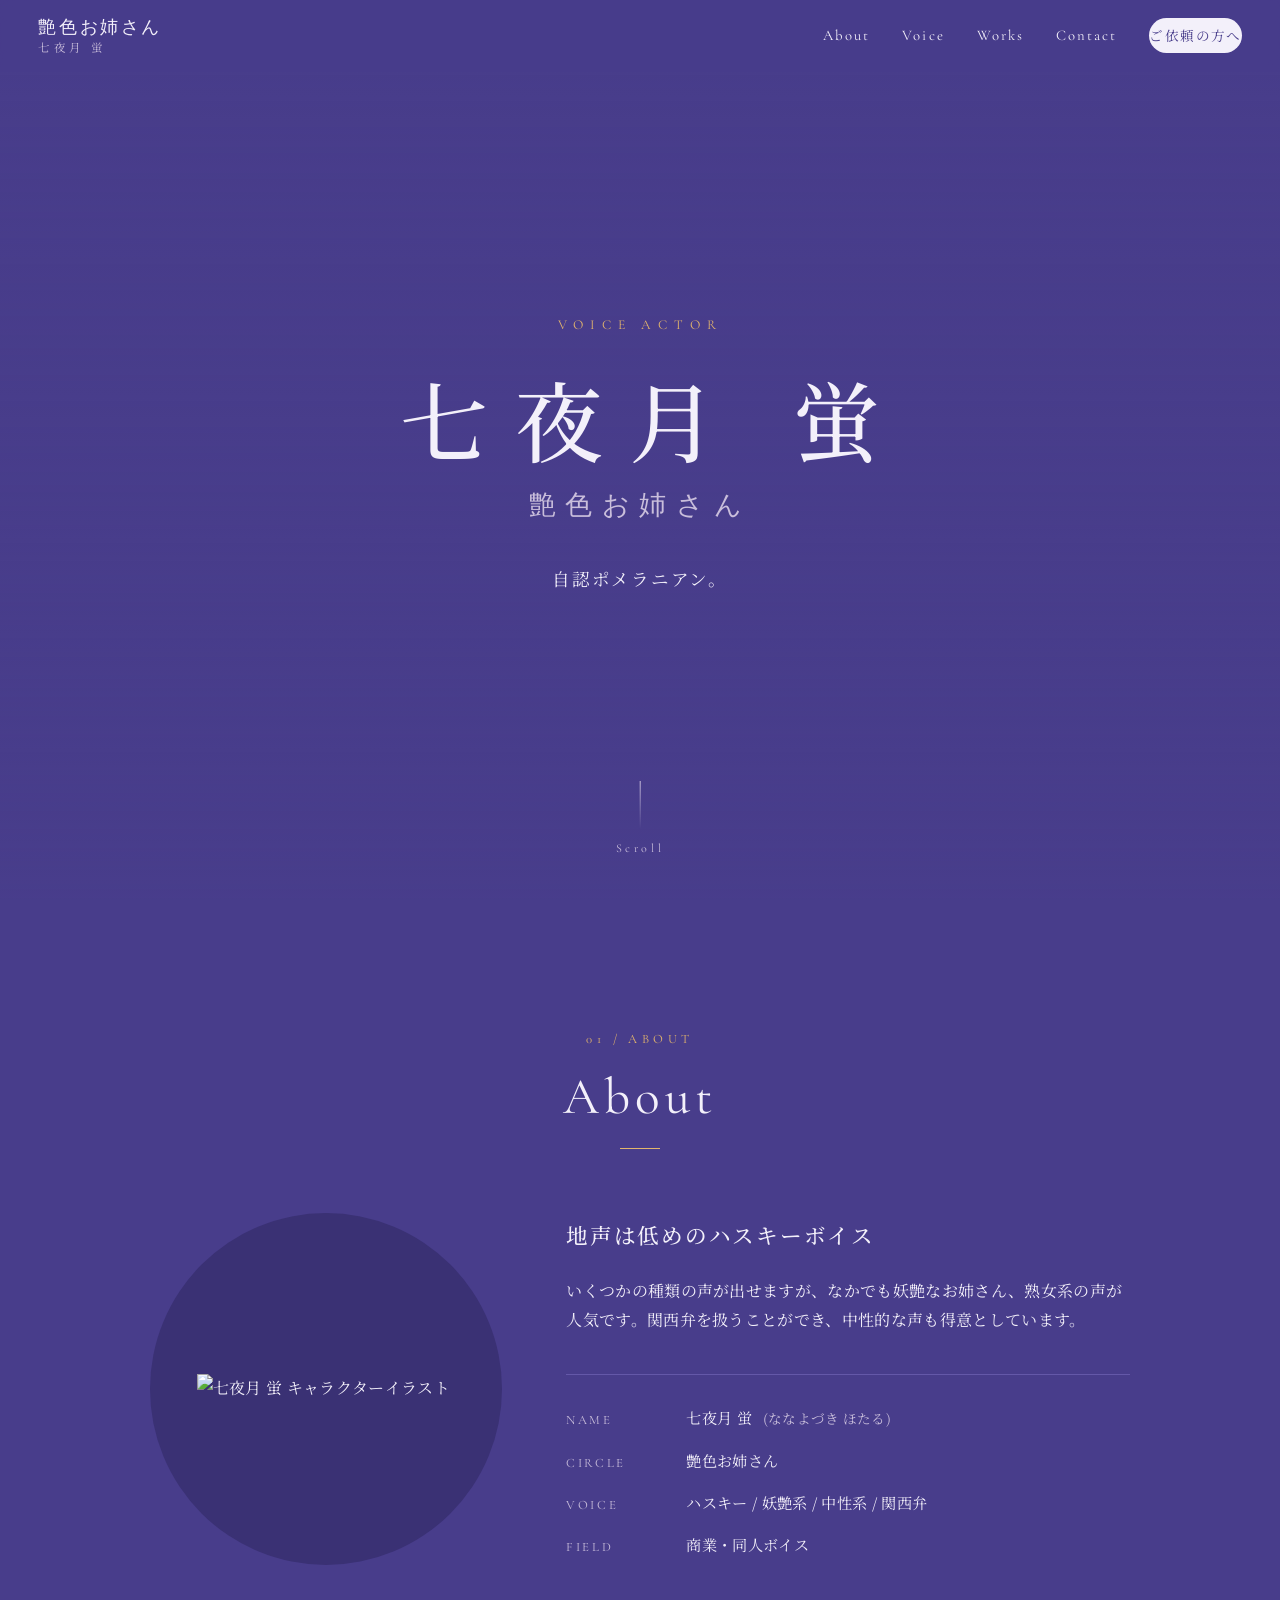
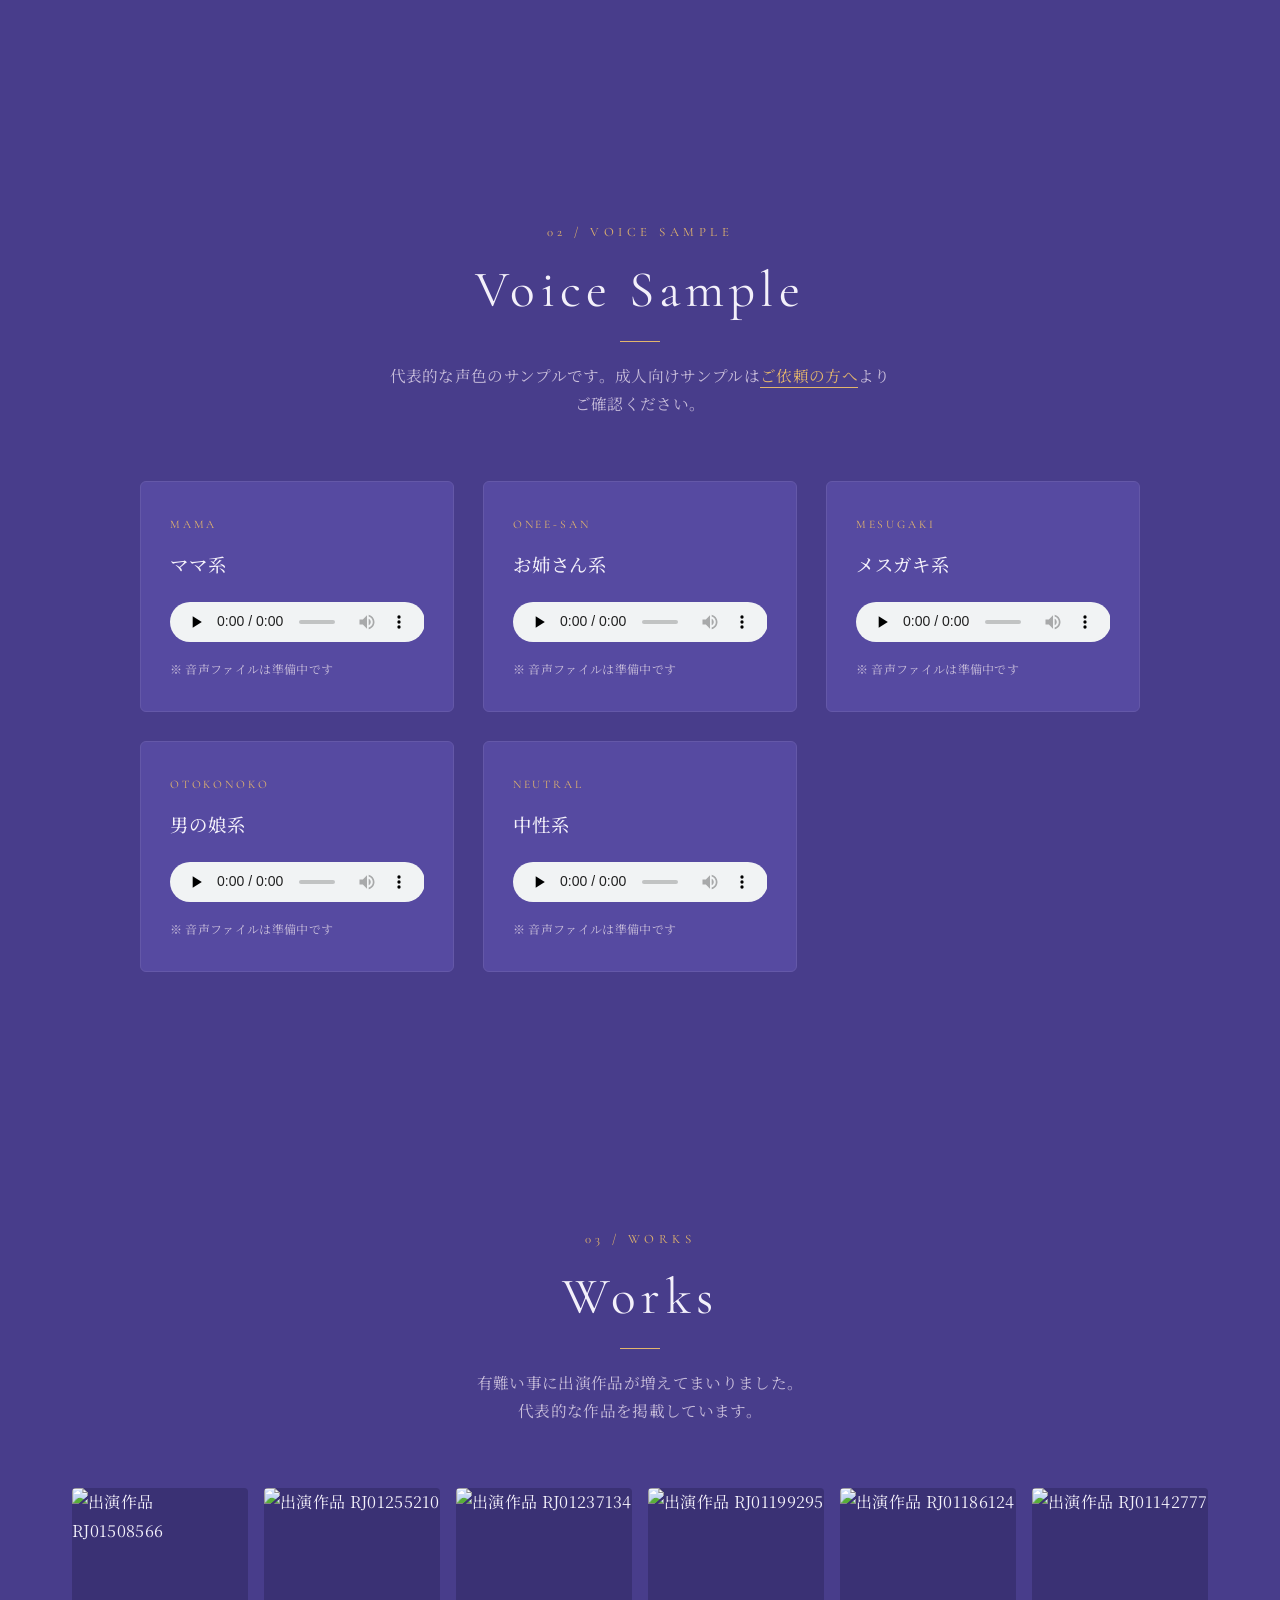
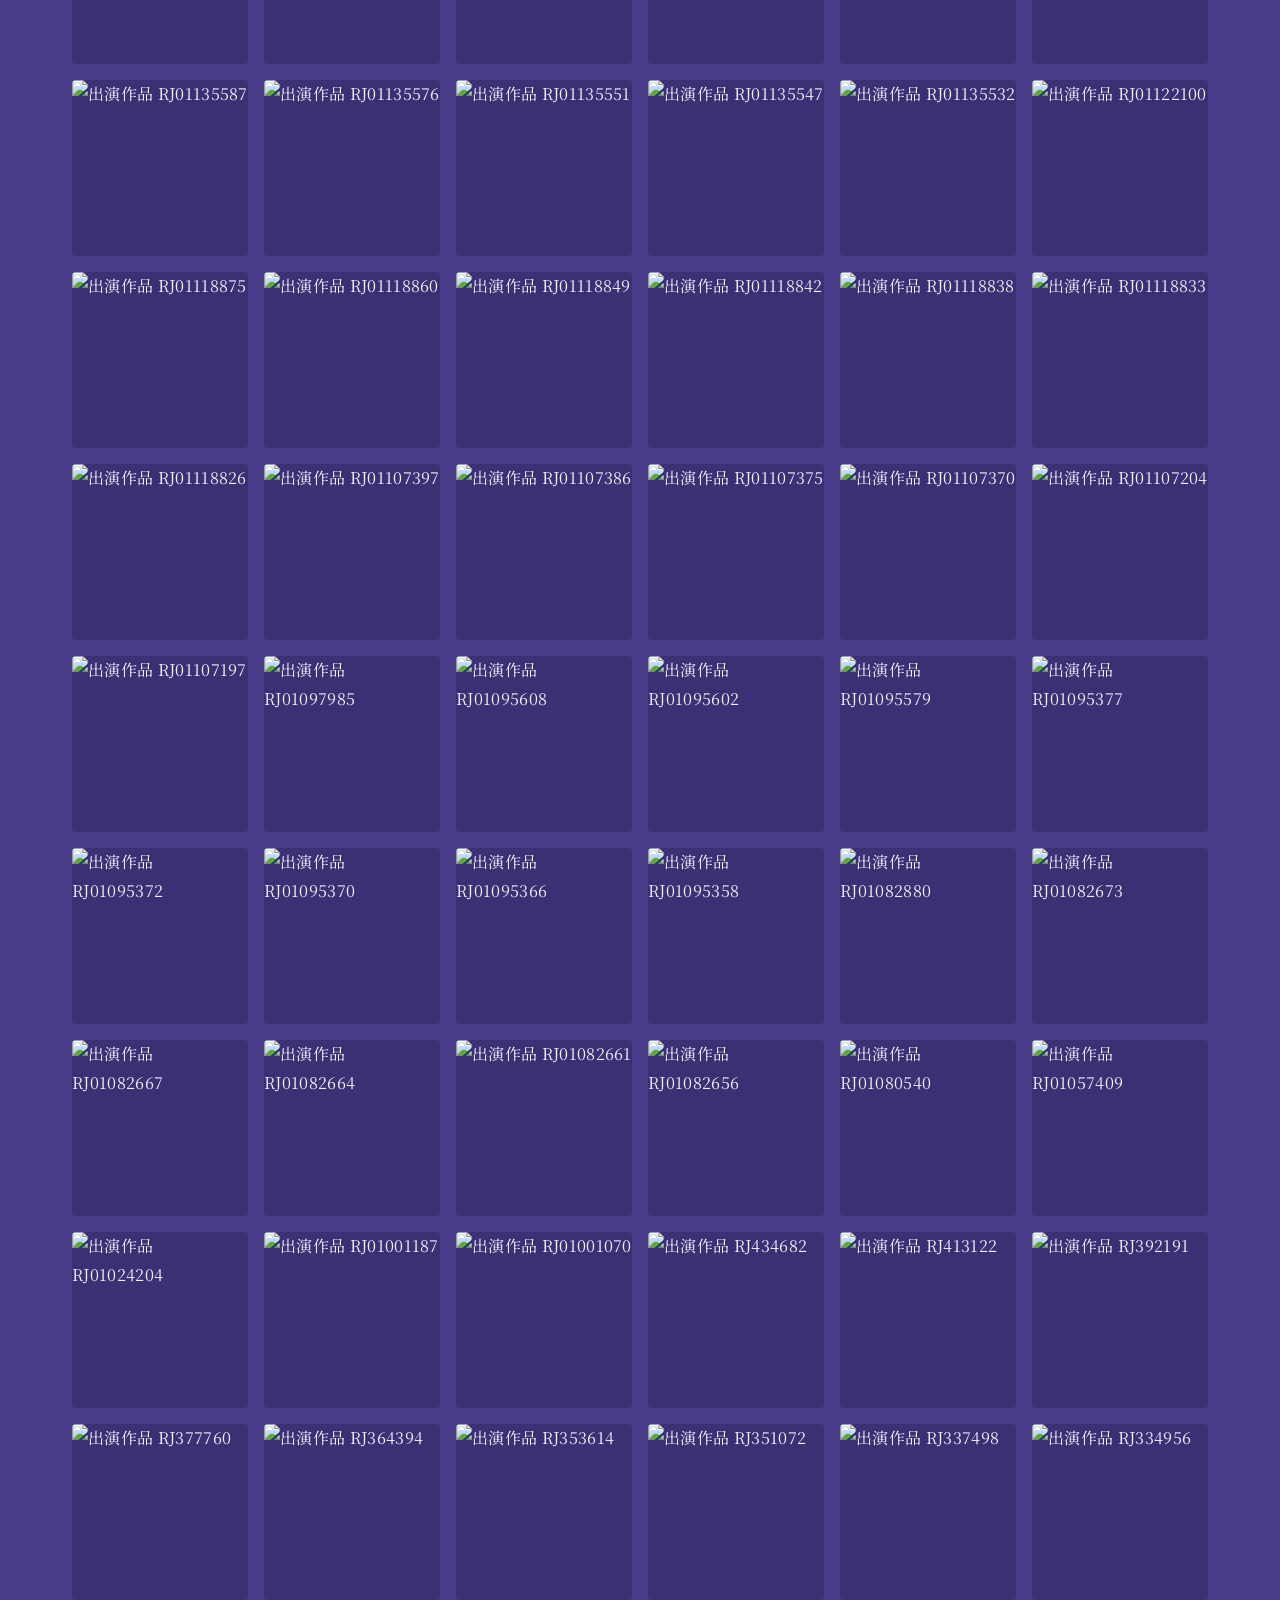
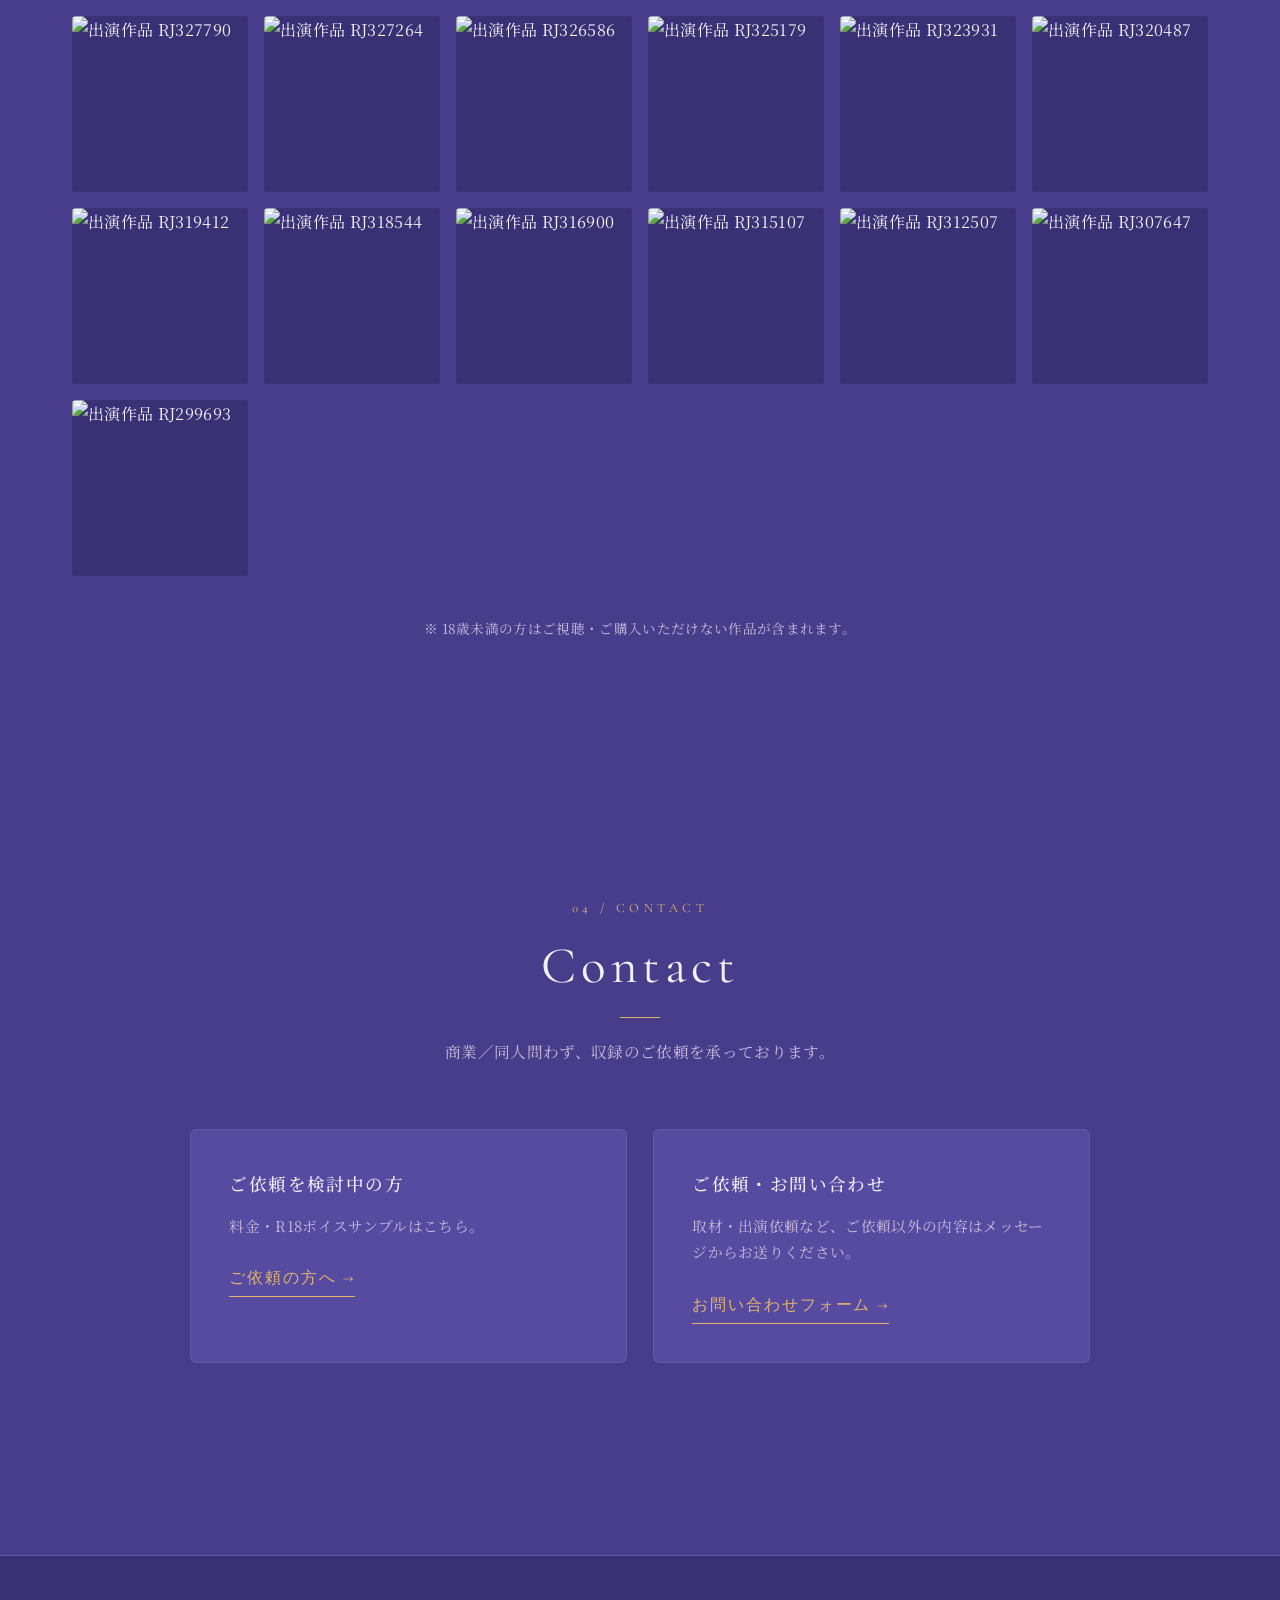
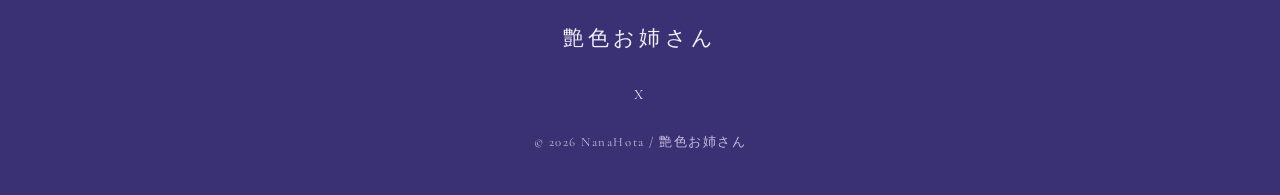
==== index.html @ 19c53b08 "Add files via upload" ====
<!DOCTYPE html>
<html lang="ja">
<head>
  <meta charset="UTF-8">
  <meta name="viewport" content="width=device-width, initial-scale=1.0">
  <title>七夜月 蛍 | 艶色お姉さん Official Site</title>
  <meta name="description" content="声優 七夜月 蛍 (ななよづき ほたる) 公式サイト。妖艶なお姉さん系・中性系・関西弁対応。商業／同人問わず収録依頼を承ります。">
  <meta name="theme-color" content="#483d8b">
  <meta property="og:title" content="七夜月 蛍 | 艶色お姉さん Official Site">
  <meta property="og:description" content="声優 七夜月 蛍 公式サイト。ボイスサンプル・出演作品・ご依頼について。">
  <meta property="og:type" content="website">
  <meta property="og:image" content="assets/images/hero-bg.jpg">
  <meta name="twitter:card" content="summary_large_image">
  <link rel="icon" type="image/png" href="assets/images/logo.png">
  <link rel="preconnect" href="https://fonts.googleapis.com">
  <link rel="preconnect" href="https://fonts.gstatic.com" crossorigin>
  <link href="https://fonts.googleapis.com/css2?family=Cormorant+Garamond:wght@300;400;500&family=Noto+Serif+JP:wght@300;400;500;600&display=swap" rel="stylesheet">
  <link rel="stylesheet" href="styles.css">
  <script type="application/ld+json">
  {
    "@context": "https://schema.org",
    "@type": "Person",
    "name": "七夜月 蛍",
    "alternateName": "艶色お姉さん",
    "jobTitle": "声優",
    "url": "https://nanayotsukiofflcial.wixsite.com/friedeggs-saltpepper",
    "sameAs": []
  }
  </script>
</head>
<body>
  <header class="site-header" id="siteHeader">
    <a href="#hero" class="site-logo">
      <span class="site-logo__en">艶色お姉さん</span>
      <span class="site-logo__jp">七夜月 蛍</span>
    </a>
    <button class="nav-toggle" aria-expanded="false" aria-controls="primaryNav" aria-label="メニューを開く">
      <span></span><span></span><span></span>
    </button>
    <nav class="site-nav" id="primaryNav" aria-label="メインナビゲーション">
      <a href="#about">About</a>
      <a href="#voice">Voice</a>
      <a href="#works">Works</a>
      <a href="#contact">Contact</a>
      <a href="pages/order.html" class="site-nav__cta">ご依頼の方へ</a>
    </nav>
  </header>

  <main>
    <section id="hero" class="hero">
      <div class="hero__bg" aria-hidden="true"></div>
      <div class="hero__inner">
        <p class="hero__kicker">Voice Actor</p>
        <h1 class="hero__name">
          <span class="hero__name-jp">七夜月 蛍</span>
          <span class="hero__name-en">艶色お姉さん</span>
        </h1>
        <p class="hero__tagline">自認ポメラニアン。</p>
      </div>
      <a href="#about" class="hero__scroll" aria-label="下へスクロール">
        <span></span>Scroll
      </a>
    </section>

    <section id="about" class="section section--about reveal">
      <div class="section__head">
        <p class="section__kicker">01 / About</p>
        <h2 class="section__title">About</h2>
      </div>
      <div class="about__grid">
        <figure class="about__visual">
          <img src="assets/images/hotaru-chibi.png" alt="七夜月 蛍 キャラクターイラスト" loading="lazy">
        </figure>
        <div class="about__body">
          <p class="about__lead">地声は低めのハスキーボイス</p>
          <p>いくつかの種類の声が出せますが、なかでも妖艶なお姉さん、熟女系の声が人気です。関西弁を扱うことができ、中性的な声も得意としています。</p>
          <dl class="about__list">
            <div><dt>Name</dt><dd>七夜月 蛍 <span>(ななよづき ほたる)</span></dd></div>
            <div><dt>Circle</dt><dd>艶色お姉さん</dd></div>
            <div><dt>Voice</dt><dd>ハスキー / 妖艶系 / 中性系 / 関西弁</dd></div>
            <div><dt>Field</dt><dd>商業・同人ボイス</dd></div>
          </dl>
        </div>
      </div>
    </section>

    <section id="voice" class="section section--voice reveal">
      <div class="section__head">
        <p class="section__kicker">02 / Voice Sample</p>
        <h2 class="section__title">Voice Sample</h2>
        <p class="section__lead">代表的な声色のサンプルです。成人向けサンプルは<a href="pages/order.html">ご依頼の方へ</a>よりご確認ください。</p>
      </div>
      <ul class="voice-grid">
        <li class="voice-card">
          <p class="voice-card__tag">Mama</p>
          <h3 class="voice-card__title">ママ系</h3>
          <audio controls preload="none">
            <source src="assets/audio/sample-mama.mp3" type="audio/mpeg">
            お使いのブラウザは音声再生に対応していません。
          </audio>
          <p class="voice-card__note">※ 音声ファイルは準備中です</p>
        </li>
        <li class="voice-card">
          <p class="voice-card__tag">Onee-san</p>
          <h3 class="voice-card__title">お姉さん系</h3>
          <audio controls preload="none">
            <source src="assets/audio/sample-oneesan.mp3" type="audio/mpeg">
            お使いのブラウザは音声再生に対応していません。
          </audio>
          <p class="voice-card__note">※ 音声ファイルは準備中です</p>
        </li>
        <li class="voice-card">
          <p class="voice-card__tag">Mesugaki</p>
          <h3 class="voice-card__title">メスガキ系</h3>
          <audio controls preload="none">
            <source src="assets/audio/sample-mesugaki.mp3" type="audio/mpeg">
            お使いのブラウザは音声再生に対応していません。
          </audio>
          <p class="voice-card__note">※ 音声ファイルは準備中です</p>
        </li>
        <li class="voice-card">
          <p class="voice-card__tag">Otokonoko</p>
          <h3 class="voice-card__title">男の娘系</h3>
          <audio controls preload="none">
            <source src="assets/audio/sample-otokonoko.mp3" type="audio/mpeg">
            お使いのブラウザは音声再生に対応していません。
          </audio>
          <p class="voice-card__note">※ 音声ファイルは準備中です</p>
        </li>
        <li class="voice-card">
          <p class="voice-card__tag">Neutral</p>
          <h3 class="voice-card__title">中性系</h3>
          <audio controls preload="none">
            <source src="assets/audio/sample-neutral.mp3" type="audio/mpeg">
            お使いのブラウザは音声再生に対応していません。
          </audio>
          <p class="voice-card__note">※ 音声ファイルは準備中です</p>
        </li>
      </ul>
    </section>

    <section id="works" class="section section--works reveal">
      <div class="section__head">
        <p class="section__kicker">03 / Works</p>
        <h2 class="section__title">Works</h2>
        <p class="section__lead">有難い事に出演作品が増えてまいりました。<br>代表的な作品を掲載しています。</p>
      </div>
      <ul class="works-grid" id="worksGrid" aria-label="出演作品一覧"></ul>
      <p class="works-note">※ 18歳未満の方はご視聴・ご購入いただけない作品が含まれます。</p>
    </section>

    <section id="contact" class="section section--contact reveal">
      <div class="section__head">
        <p class="section__kicker">04 / Contact</p>
        <h2 class="section__title">Contact</h2>
        <p class="section__lead">商業／同人問わず、収録のご依頼を承っております。</p>
      </div>
      <div class="contact__cards">
        <article class="contact-card">
          <h3>ご依頼を検討中の方</h3>
          <p>料金・R18ボイスサンプルはこちら。</p>
          <a class="contact-card__link" href="pages/order.html">ご依頼の方へ →</a>
        </article>
        <article class="contact-card">
          <h3>ご依頼・お問い合わせ</h3>
          <p>取材・出演依頼など、ご依頼以外の内容はメッセージからお送りください。</p>
          <a class="contact-card__link" href="https://docs.google.com/forms/d/e/1FAIpQLSf1sUUxA01j0aSFU7PTTjr9x-FmSBBeOMj7EZI-ZE_LcSDuUw/viewform" target="_blank" rel="noopener">お問い合わせフォーム →</a>
        </article>
      </div>
    </section>
  </main>

  <footer class="site-footer">
    <div class="site-footer__inner">
      <p class="site-footer__logo">艶色お姉さん</p>
      <ul class="sns-list" aria-label="SNS">
        <li><a href="https://x.com/NanaHota0044" target="_blank" rel="noopener" aria-label="X (Twitter)">X</a></li>
      </ul>
      <p class="copyright">&copy; <span id="year"></span> NanaHota / 艶色お姉さん</p>
    </div>
  </footer>

  <script src="main.js"></script>
</body>
</html>
---- styles.css ----
:root {
  --color-bg: #483d8b;
  --color-bg-alt: #3a3174;
  --color-surface: #564aa1;
  --color-text: #f3f0fa;
  --color-muted: #c9bedb;
  --color-line: #6458a8;
  --color-accent: #e3b56c;
  --color-accent-soft: #d4a36c;
  --color-r18: #f2a3bd;

  --font-jp: "Noto Serif JP", "Hiragino Mincho ProN", "Yu Mincho", serif;
  --font-en: "Cormorant Garamond", Georgia, serif;

  --max-width: 1200px;
  --header-height: 72px;

  --shadow-sm: 0 1px 2px rgba(29, 26, 23, 0.04);
  --shadow-md: 0 8px 24px rgba(29, 26, 23, 0.06);
  --shadow-lg: 0 24px 60px rgba(29, 26, 23, 0.09);
}

*, *::before, *::after {
  box-sizing: border-box;
  margin: 0;
  padding: 0;
}

html {
  scroll-behavior: smooth;
  scroll-padding-top: var(--header-height);
}

body {
  font-family: var(--font-jp);
  font-weight: 400;
  color: var(--color-text);
  background-color: var(--color-bg);
  line-height: 1.8;
  letter-spacing: 0.02em;
  -webkit-font-smoothing: antialiased;
  text-rendering: optimizeLegibility;
  position: relative;
  min-height: 100vh;
}

body::before {
  content: "";
  position: fixed;
  inset: 0;
  background: url("assets/images/hero-bg.jpg") center top / cover no-repeat;
  filter: saturate(0.5) brightness(0.55) contrast(1.05);
  opacity: 0.5;
  z-index: -2;
  pointer-events: none;
}

body::after {
  content: "";
  position: fixed;
  inset: 0;
  background: linear-gradient(180deg,
    rgba(72, 61, 139, 0.3) 0%,
    rgba(72, 61, 139, 0.6) 55%,
    rgba(72, 61, 139, 0.95) 100%);
  z-index: -1;
  pointer-events: none;
}

.is-order body::before,
body.is-order::before {
  background-position: center center;
}

img { max-width: 100%; height: auto; display: block; }

a {
  color: inherit;
  text-decoration: none;
  transition: opacity 0.25s ease, color 0.25s ease;
}
a:hover { opacity: 0.65; }
a:focus-visible,
button:focus-visible {
  outline: 2px solid var(--color-accent);
  outline-offset: 3px;
  border-radius: 2px;
}

button {
  font-family: inherit;
  background: none;
  border: 0;
  cursor: pointer;
  color: inherit;
}

/* ========= Header ========= */

.site-header {
  position: fixed;
  inset: 0 0 auto 0;
  z-index: 50;
  height: var(--header-height);
  display: flex;
  justify-content: space-between;
  align-items: center;
  padding: 0 2.4rem;
  background: rgba(72, 61, 139, 0.85);
  backdrop-filter: blur(10px);
  -webkit-backdrop-filter: blur(10px);
  border-bottom: 1px solid transparent;
  transition: background 0.3s ease, border-color 0.3s ease, box-shadow 0.3s ease;
}
.site-header.is-scrolled {
  background: rgba(72, 61, 139, 0.96);
  border-bottom-color: var(--color-line);
  box-shadow: var(--shadow-sm);
}
.site-header--sub {
  position: sticky;
  background: rgba(72, 61, 139, 0.96);
  border-bottom: 1px solid var(--color-line);
}

.site-logo {
  display: flex;
  flex-direction: column;
  line-height: 1.1;
}
.site-logo__en {
  font-family: var(--font-en);
  font-size: 1.15rem;
  letter-spacing: 0.14em;
}
.site-logo__jp {
  font-size: 0.72rem;
  letter-spacing: 0.3em;
  color: var(--color-muted);
  margin-top: 0.2rem;
}

.site-nav {
  display: flex;
  align-items: center;
  gap: 2rem;
  font-family: var(--font-en);
  font-size: 0.92rem;
  letter-spacing: 0.14em;
}
.site-nav a {
  position: relative;
  padding: 0.3rem 0;
}
.site-nav a:not(.site-nav__cta)::after {
  content: "";
  position: absolute;
  left: 50%;
  bottom: 0;
  width: 0;
  height: 1px;
  background: var(--color-accent);
  transition: width 0.3s ease, left 0.3s ease;
}
.site-nav a:not(.site-nav__cta):hover {
  opacity: 1;
}
.site-nav a:not(.site-nav__cta):hover::after {
  width: 100%;
  left: 0;
}

.site-nav__cta {
  font-family: var(--font-jp);
  font-size: 0.85rem;
  letter-spacing: 0.1em;
  background: var(--color-text);
  color: var(--color-bg);
  padding: 0.65rem 1.3rem;
  border-radius: 999px;
  transition: background 0.25s ease;
}
.site-nav__cta:hover {
  opacity: 1;
  background: var(--color-accent);
}

.nav-toggle {
  display: none;
  width: 32px;
  height: 32px;
  position: relative;
}
.nav-toggle span {
  position: absolute;
  left: 4px;
  right: 4px;
  height: 1px;
  background: var(--color-text);
  transition: transform 0.3s ease, opacity 0.3s ease, top 0.3s ease;
}
.nav-toggle span:nth-child(1) { top: 10px; }
.nav-toggle span:nth-child(2) { top: 16px; }
.nav-toggle span:nth-child(3) { top: 22px; }
.nav-toggle[aria-expanded="true"] span:nth-child(1) { top: 16px; transform: rotate(45deg); }
.nav-toggle[aria-expanded="true"] span:nth-child(2) { opacity: 0; }
.nav-toggle[aria-expanded="true"] span:nth-child(3) { top: 16px; transform: rotate(-45deg); }

/* ========= Hero ========= */

.hero {
  position: relative;
  min-height: 100vh;
  display: flex;
  align-items: center;
  justify-content: center;
  padding: calc(var(--header-height) + 2rem) 2rem 6rem;
  text-align: center;
  overflow: hidden;
}
.hero__bg {
  display: none;
}
.hero__inner {
  position: relative;
  z-index: 1;
  animation: fadeUp 1.2s ease both;
}
.hero__kicker {
  font-family: var(--font-en);
  letter-spacing: 0.5em;
  color: var(--color-accent);
  font-size: 0.85rem;
  margin-bottom: 2rem;
  text-transform: uppercase;
}
.hero__name {
  display: flex;
  flex-direction: column;
  align-items: center;
  gap: 1rem;
  margin-bottom: 2rem;
}
.hero__name-jp {
  font-size: clamp(2.6rem, 7vw, 5.5rem);
  font-weight: 500;
  letter-spacing: 0.3em;
  padding-left: 0.3em;
  line-height: 1.1;
}
.hero__name-en {
  font-family: var(--font-en);
  font-weight: 300;
  font-size: clamp(1.1rem, 2.2vw, 1.7rem);
  letter-spacing: 0.35em;
  color: var(--color-muted);
  text-transform: none;
}
.hero__tagline {
  color: var(--color-text);
  font-size: clamp(0.95rem, 1.4vw, 1.1rem);
  letter-spacing: 0.1em;
  max-width: 34ch;
  margin: 0 auto;
}

.hero__scroll {
  position: absolute;
  left: 50%;
  bottom: 2.5rem;
  transform: translateX(-50%);
  z-index: 2;
  font-family: var(--font-en);
  font-size: 0.75rem;
  letter-spacing: 0.3em;
  color: var(--color-muted);
  display: flex;
  flex-direction: column;
  align-items: center;
  gap: 0.6rem;
}
.hero__scroll span {
  display: block;
  width: 1px;
  height: 48px;
  background: linear-gradient(var(--color-muted), transparent);
  animation: scrollLine 2.2s ease-in-out infinite;
}

@keyframes scrollLine {
  0% { transform: scaleY(0); transform-origin: top; }
  50% { transform: scaleY(1); transform-origin: top; }
  51% { transform: scaleY(1); transform-origin: bottom; }
  100% { transform: scaleY(0); transform-origin: bottom; }
}

@keyframes fadeUp {
  from { opacity: 0; transform: translateY(24px); }
  to { opacity: 1; transform: translateY(0); }
}

/* ========= Sections (common) ========= */

.section {
  max-width: var(--max-width);
  margin: 0 auto;
  padding: 8rem 2rem;
}
.section__head {
  text-align: center;
  margin-bottom: 4rem;
}
.section__kicker {
  font-family: var(--font-en);
  color: var(--color-accent);
  letter-spacing: 0.35em;
  font-size: 0.8rem;
  margin-bottom: 1rem;
  text-transform: uppercase;
}
.section__title {
  font-family: var(--font-en);
  font-weight: 400;
  font-size: clamp(2.2rem, 4vw, 3.2rem);
  letter-spacing: 0.1em;
  margin-bottom: 1.2rem;
  line-height: 1.2;
}
.section__title::after {
  content: "";
  display: block;
  width: 40px;
  height: 1px;
  background: var(--color-accent);
  margin: 1.2rem auto 0;
}
.section__lead {
  color: var(--color-muted);
  font-size: 0.98rem;
  max-width: 56ch;
  margin: 0 auto;
}
.section__lead a {
  color: var(--color-accent);
  border-bottom: 1px solid currentColor;
  padding-bottom: 1px;
}

.reveal {
  opacity: 0;
  transform: translateY(32px);
  transition: opacity 0.9s ease, transform 0.9s ease;
}
.reveal.is-visible {
  opacity: 1;
  transform: none;
}
@media (prefers-reduced-motion: reduce) {
  .reveal { opacity: 1; transform: none; }
  .hero__inner { animation: none; }
  .hero__scroll span { animation: none; }
  html { scroll-behavior: auto; }
}

/* ========= About ========= */

.about__grid {
  display: grid;
  grid-template-columns: minmax(240px, 1fr) 1.6fr;
  gap: 4rem;
  align-items: center;
  max-width: 980px;
  margin: 0 auto;
}
.about__visual {
  display: flex;
  justify-content: center;
  align-items: center;
  aspect-ratio: 1 / 1;
  background: var(--color-bg-alt);
  border-radius: 50%;
  padding: 1.5rem;
}
.about__visual img {
  width: 85%;
  height: auto;
  object-fit: contain;
}
.about__body {
  font-size: 1rem;
}
.about__lead {
  font-size: 1.35rem;
  font-weight: 500;
  letter-spacing: 0.08em;
  margin-bottom: 1.5rem;
  line-height: 1.6;
}
.about__list {
  margin-top: 2.5rem;
  display: grid;
  gap: 0.9rem;
  border-top: 1px solid var(--color-line);
  padding-top: 1.8rem;
}
.about__list > div {
  display: grid;
  grid-template-columns: 6rem 1fr;
  gap: 1.5rem;
  align-items: baseline;
  font-size: 0.95rem;
}
.about__list dt {
  font-family: var(--font-en);
  letter-spacing: 0.2em;
  font-size: 0.8rem;
  color: var(--color-muted);
  text-transform: uppercase;
}
.about__list dd span {
  color: var(--color-muted);
  font-size: 0.85rem;
  margin-left: 0.4rem;
}

/* ========= Voice Sample ========= */

.voice-grid {
  list-style: none;
  display: grid;
  grid-template-columns: repeat(auto-fit, minmax(280px, 1fr));
  gap: 1.8rem;
  max-width: 1000px;
  margin: 0 auto;
}
.voice-grid--wide {
  max-width: var(--max-width);
}
.voice-card {
  background: var(--color-surface);
  border: 1px solid var(--color-line);
  border-radius: 6px;
  padding: 2rem 1.8rem;
  transition: transform 0.3s ease, box-shadow 0.3s ease, border-color 0.3s ease;
  display: flex;
  flex-direction: column;
  gap: 0.8rem;
}
.voice-card:hover {
  transform: translateY(-3px);
  box-shadow: var(--shadow-md);
  border-color: var(--color-accent-soft);
}
.voice-card__tag {
  font-family: var(--font-en);
  letter-spacing: 0.25em;
  font-size: 0.72rem;
  color: var(--color-accent);
  text-transform: uppercase;
}
.voice-card__tag--r18 {
  color: var(--color-r18);
  border: 1px solid var(--color-r18);
  display: inline-block;
  padding: 0.1rem 0.6rem;
  border-radius: 2px;
  align-self: flex-start;
}
.voice-card__title {
  font-size: 1.15rem;
  font-weight: 500;
  letter-spacing: 0.05em;
}
.voice-card__desc {
  color: var(--color-muted);
  font-size: 0.9rem;
  flex-grow: 1;
}
.voice-card audio {
  width: 100%;
  margin-top: 0.5rem;
  height: 40px;
}
.voice-card__note {
  font-size: 0.75rem;
  color: var(--color-muted);
  margin-top: 0.2rem;
}
.voice-card--r18 {
  background: linear-gradient(180deg, #5b4fa6 0%, #6b3f7a 100%);
}

/* ========= Works ========= */

.works-grid {
  list-style: none;
  display: grid;
  grid-template-columns: repeat(auto-fill, minmax(160px, 1fr));
  gap: 1rem;
}
.work-item {
  position: relative;
  aspect-ratio: 1 / 1;
  overflow: hidden;
  border-radius: 4px;
  background: var(--color-bg-alt);
}
.work-item img {
  width: 100%;
  height: 100%;
  object-fit: cover;
  transition: transform 0.6s ease, filter 0.6s ease;
}
.work-item::after {
  content: "";
  position: absolute;
  inset: 0;
  background: linear-gradient(180deg, transparent 55%, rgba(29, 26, 23, 0.75) 100%);
  opacity: 0;
  transition: opacity 0.3s ease;
}
.work-item:hover img {
  transform: scale(1.06);
  filter: saturate(1.05);
}
.work-item:hover::after { opacity: 1; }
.work-item__code {
  position: absolute;
  left: 0.8rem;
  bottom: 0.7rem;
  color: #fff;
  font-family: var(--font-en);
  font-size: 0.75rem;
  letter-spacing: 0.12em;
  opacity: 0;
  transform: translateY(6px);
  transition: opacity 0.3s ease, transform 0.3s ease;
  z-index: 1;
}
.work-item:hover .work-item__code {
  opacity: 1;
  transform: translateY(0);
}
.works-note {
  text-align: center;
  color: var(--color-muted);
  font-size: 0.85rem;
  margin-top: 2.5rem;
}

/* ========= Equipment ========= */

.equipment-list {
  list-style: none;
  display: grid;
  grid-template-columns: repeat(auto-fit, minmax(220px, 1fr));
  gap: 2rem;
  max-width: 720px;
  margin: 0 auto;
  text-align: center;
}
.equipment-list li {
  padding: 2.5rem 2rem;
  border: 1px solid var(--color-line);
  border-radius: 6px;
  background: var(--color-surface);
}
.equipment-list__label {
  font-family: var(--font-en);
  font-size: 0.8rem;
  letter-spacing: 0.25em;
  color: var(--color-muted);
  text-transform: uppercase;
  margin-bottom: 0.8rem;
}
.equipment-list__value {
  font-family: var(--font-en);
  font-size: 1.6rem;
  letter-spacing: 0.1em;
}

/* ========= Contact ========= */

.contact__cards {
  display: grid;
  grid-template-columns: repeat(auto-fit, minmax(280px, 1fr));
  gap: 1.6rem;
  max-width: 900px;
  margin: 0 auto;
}
.contact-card {
  background: var(--color-surface);
  border: 1px solid var(--color-line);
  border-radius: 6px;
  padding: 2.4rem;
  text-align: left;
  transition: border-color 0.3s ease, transform 0.3s ease, box-shadow 0.3s ease;
}
.contact-card:hover {
  border-color: var(--color-accent-soft);
  transform: translateY(-3px);
  box-shadow: var(--shadow-md);
}
.contact-card--primary {
  background: linear-gradient(180deg, #6458a8 0%, #4d4194 100%);
  border-color: var(--color-accent-soft);
}
.contact-card h3 {
  font-size: 1.1rem;
  font-weight: 500;
  letter-spacing: 0.08em;
  margin-bottom: 0.8rem;
}
.contact-card p {
  color: var(--color-muted);
  font-size: 0.92rem;
  margin-bottom: 1.5rem;
}
.contact-card__link {
  font-family: var(--font-en);
  color: var(--color-accent);
  letter-spacing: 0.12em;
  border-bottom: 1px solid var(--color-accent);
  padding-bottom: 0.2rem;
  display: inline-block;
}

/* ========= Footer ========= */

.site-footer {
  margin-top: 4rem;
  padding: 4rem 2rem 2.5rem;
  border-top: 1px solid var(--color-line);
  background: var(--color-bg-alt);
}
.site-footer__inner {
  max-width: var(--max-width);
  margin: 0 auto;
  text-align: center;
  display: grid;
  gap: 1.5rem;
}
.site-footer__logo {
  font-family: var(--font-en);
  font-size: 1.3rem;
  letter-spacing: 0.2em;
}
.sns-list {
  list-style: none;
  display: flex;
  justify-content: center;
  gap: 2rem;
  font-family: var(--font-en);
  letter-spacing: 0.15em;
  font-size: 0.9rem;
}
.copyright {
  color: var(--color-muted);
  font-size: 0.8rem;
  font-family: var(--font-en);
  letter-spacing: 0.12em;
}

/* ========= Order Page ========= */

.is-order { padding-top: 0; }
.order { padding-top: 0; }

.site-nav--sub {
  font-size: 0.9rem;
}

.section--order-hero {
  padding-top: 5rem;
  padding-bottom: 4rem;
}
.order-hero {
  max-width: 900px;
  margin: 0 auto;
  text-align: center;
}
.order-hero__title {
  font-size: clamp(2.4rem, 5vw, 3.5rem);
  font-weight: 500;
  letter-spacing: 0.15em;
  margin: 1.2rem 0 1.5rem;
}
.order-hero__lead {
  color: var(--color-muted);
  font-size: 1rem;
  margin-bottom: 3rem;
}
.order-toc {
  display: inline-flex;
  flex-wrap: wrap;
  justify-content: center;
  gap: 0.4rem 1.5rem;
  padding: 1rem 1.8rem;
  border: 1px solid var(--color-line);
  border-radius: 999px;
  font-family: var(--font-en);
  font-size: 0.85rem;
  letter-spacing: 0.18em;
  background: var(--color-surface);
}

.pricing-tables {
  display: grid;
  grid-template-columns: repeat(auto-fit, minmax(300px, 1fr));
  gap: 1.8rem;
  max-width: 900px;
  margin: 0 auto 3rem;
}
.pricing-table {
  background: var(--color-surface);
  border: 1px solid var(--color-line);
  border-radius: 6px;
  overflow: hidden;
}
.pricing-table__head {
  padding: 1.5rem 2rem;
  background: var(--color-bg-alt);
  border-bottom: 1px solid var(--color-line);
  display: flex;
  justify-content: space-between;
  align-items: baseline;
  gap: 1rem;
}
.pricing-table__head h3 {
  font-size: 1.15rem;
  font-weight: 500;
  letter-spacing: 0.08em;
}
.pricing-table__head p {
  font-size: 0.8rem;
  color: var(--color-muted);
}
.pricing-table__badge {
  color: var(--color-accent) !important;
  font-family: var(--font-en);
  letter-spacing: 0.15em;
  text-transform: uppercase;
}
.pricing-table__body {
  padding: 1.5rem 2rem;
  display: grid;
  gap: 1rem;
}
.pricing-table__body > div {
  display: flex;
  justify-content: space-between;
  align-items: baseline;
  padding-bottom: 0.8rem;
  border-bottom: 1px dashed var(--color-line);
}
.pricing-table__body > div:last-child {
  border-bottom: 0;
  padding-bottom: 0;
}
.pricing-table__body dt {
  color: var(--color-muted);
  font-size: 0.92rem;
  letter-spacing: 0.05em;
}
.pricing-table__body dd {
  font-size: 0.95rem;
}
.pricing-table__body dd strong {
  font-family: var(--font-en);
  font-size: 1.5rem;
  margin-right: 0.2rem;
  color: var(--color-text);
  font-weight: 500;
}

.pricing-notes {
  max-width: 720px;
  margin: 0 auto;
  padding: 2rem;
  background: var(--color-bg-alt);
  border-radius: 6px;
}
.pricing-notes h3 {
  font-size: 1rem;
  font-weight: 500;
  letter-spacing: 0.1em;
  margin-bottom: 1rem;
  text-align: center;
}
.pricing-notes ul {
  list-style: none;
  display: grid;
  gap: 0.6rem;
}
.pricing-notes li {
  display: flex;
  justify-content: space-between;
  align-items: baseline;
  padding: 0.6rem 0;
  border-bottom: 1px dashed var(--color-line);
  font-size: 0.92rem;
}
.pricing-notes li:last-child { border-bottom: 0; }
.pricing-notes li em {
  font-style: normal;
  font-family: var(--font-en);
  font-weight: 500;
}

.service-grid {
  display: grid;
  grid-template-columns: repeat(auto-fit, minmax(280px, 1fr));
  gap: 1.6rem;
  max-width: 960px;
  margin: 0 auto;
}
.service-card {
  background: var(--color-surface);
  border: 1px solid var(--color-line);
  border-radius: 6px;
  padding: 2rem;
}
.service-card h3 {
  font-size: 1.05rem;
  font-weight: 500;
  letter-spacing: 0.08em;
  margin-bottom: 0.8rem;
  padding-bottom: 0.8rem;
  border-bottom: 1px solid var(--color-accent-soft);
}
.service-card p {
  font-size: 0.92rem;
  color: var(--color-muted);
  line-height: 1.8;
}
.service-card--wide {
  grid-column: 1 / -1;
}

.delivery-grid {
  display: grid;
  grid-template-columns: repeat(auto-fit, minmax(280px, 1fr));
  gap: 1.6rem;
  max-width: 800px;
  margin: 0 auto;
}
.delivery-grid--single {
  max-width: 480px;
}
.contact__cards--single {
  max-width: 520px;
}
.delivery-card {
  background: var(--color-surface);
  border: 1px solid var(--color-line);
  border-radius: 6px;
  padding: 2rem;
}
.delivery-card h3 {
  font-size: 1.05rem;
  font-weight: 500;
  letter-spacing: 0.08em;
  margin-bottom: 1.2rem;
}
.delivery-card dl {
  display: grid;
  gap: 0.8rem;
}
.delivery-card dl > div {
  display: flex;
  justify-content: space-between;
  align-items: baseline;
  padding-bottom: 0.6rem;
  border-bottom: 1px dashed var(--color-line);
}
.delivery-card dt {
  font-family: var(--font-en);
  font-size: 0.8rem;
  letter-spacing: 0.15em;
  color: var(--color-muted);
  text-transform: uppercase;
}
.delivery-card dd {
  font-family: var(--font-en);
  font-size: 1.1rem;
  letter-spacing: 0.05em;
}
.delivery-card__note {
  font-size: 0.85rem;
  color: var(--color-muted);
  margin-top: 0.4rem;
}

.order-note {
  text-align: center;
  color: var(--color-muted);
  font-size: 0.9rem;
  margin-top: 2rem;
}

/* ========= Age Gate Modal ========= */

.age-gate {
  position: fixed;
  inset: 0;
  z-index: 100;
  display: flex;
  align-items: center;
  justify-content: center;
  padding: 2rem;
  background: rgba(29, 26, 23, 0.88);
  backdrop-filter: blur(4px);
  animation: fadeIn 0.3s ease both;
}
.age-gate[hidden] { display: none; }
.age-gate__card {
  background: var(--color-surface);
  max-width: 480px;
  width: 100%;
  padding: 2.8rem 2.5rem;
  text-align: center;
  border-radius: 8px;
  box-shadow: var(--shadow-lg);
  animation: fadeUp 0.4s ease both;
}
.age-gate__kicker {
  font-family: var(--font-en);
  color: var(--color-accent);
  letter-spacing: 0.3em;
  font-size: 0.78rem;
  text-transform: uppercase;
  margin-bottom: 0.8rem;
}
.age-gate__title {
  font-family: var(--font-en);
  font-weight: 400;
  font-size: 2rem;
  letter-spacing: 0.12em;
  margin-bottom: 1.5rem;
}
.age-gate__body {
  color: var(--color-muted);
  font-size: 0.95rem;
  margin-bottom: 2rem;
}
.age-gate__actions {
  display: grid;
  gap: 0.8rem;
  margin-bottom: 1.5rem;
}
.age-gate__note {
  font-size: 0.78rem;
  color: var(--color-muted);
}

.btn {
  display: inline-flex;
  align-items: center;
  justify-content: center;
  padding: 0.95rem 1.8rem;
  font-size: 0.95rem;
  letter-spacing: 0.12em;
  border-radius: 999px;
  font-family: var(--font-jp);
  cursor: pointer;
  transition: background 0.25s ease, color 0.25s ease, border-color 0.25s ease;
}
.btn--primary {
  background: var(--color-text);
  color: var(--color-bg);
  border: 1px solid var(--color-text);
}
.btn--primary:hover {
  background: var(--color-accent);
  border-color: var(--color-accent);
  color: var(--color-bg);
  opacity: 1;
}
.btn--ghost {
  background: transparent;
  color: var(--color-text);
  border: 1px solid var(--color-line);
}
.btn--ghost:hover {
  border-color: var(--color-text);
  opacity: 1;
}

@keyframes fadeIn {
  from { opacity: 0; }
  to { opacity: 1; }
}

/* ========= Responsive ========= */

@media (max-width: 900px) {
  .about__grid {
    grid-template-columns: 1fr;
    gap: 2.5rem;
    text-align: center;
  }
  .about__visual {
    max-width: 260px;
    margin: 0 auto;
  }
  .about__list > div {
    grid-template-columns: 5.5rem 1fr;
    text-align: left;
  }
  .about__body { text-align: left; }
}

@media (max-width: 720px) {
  :root {
    --header-height: 64px;
  }
  .site-header {
    padding: 0 1.2rem;
  }
  .nav-toggle { display: block; }
  .site-nav {
    position: fixed;
    top: var(--header-height);
    right: 0;
    left: 0;
    flex-direction: column;
    align-items: flex-start;
    gap: 0;
    padding: 1.5rem 1.6rem 2.2rem;
    background: rgba(72, 61, 139, 0.98);
    backdrop-filter: blur(12px);
    border-bottom: 1px solid var(--color-line);
    transform: translateY(-110%);
    transition: transform 0.35s ease;
    font-size: 1.05rem;
  }
  .site-nav.is-open {
    transform: translateY(0);
  }
  .site-nav a {
    width: 100%;
    padding: 1rem 0;
    border-bottom: 1px solid var(--color-line);
  }
  .site-nav a:last-child { border-bottom: 0; }
  .site-nav__cta {
    margin-top: 1rem;
    width: 100%;
    text-align: center;
    padding: 0.95rem 1rem;
  }
  .site-nav--sub {
    position: static;
    transform: none;
    flex-direction: row;
    padding: 0;
    background: none;
    border: 0;
    font-size: 0.85rem;
  }
  .site-nav--sub a { border: 0; padding: 0; width: auto; }

  .section { padding: 5rem 1.2rem; }
  .section__head { margin-bottom: 2.5rem; }
  .hero { min-height: 90vh; }
  .hero__name-jp { letter-spacing: 0.2em; }
  .works-grid { grid-template-columns: repeat(auto-fill, minmax(120px, 1fr)); gap: 0.6rem; }
  .voice-card { padding: 1.6rem 1.4rem; }
  .pricing-table__head { flex-direction: column; align-items: flex-start; gap: 0.3rem; }
  .order-toc { padding: 1rem 1.2rem; gap: 0.3rem 1rem; font-size: 0.78rem; }
  .age-gate__card { padding: 2rem 1.5rem; }
}

@media (max-width: 480px) {
  .hero__name-jp { letter-spacing: 0.15em; padding-left: 0.15em; }
  .hero__kicker { letter-spacing: 0.35em; }
  .sns-list { gap: 1.2rem; }
  .works-grid { grid-template-columns: repeat(3, 1fr); }
}
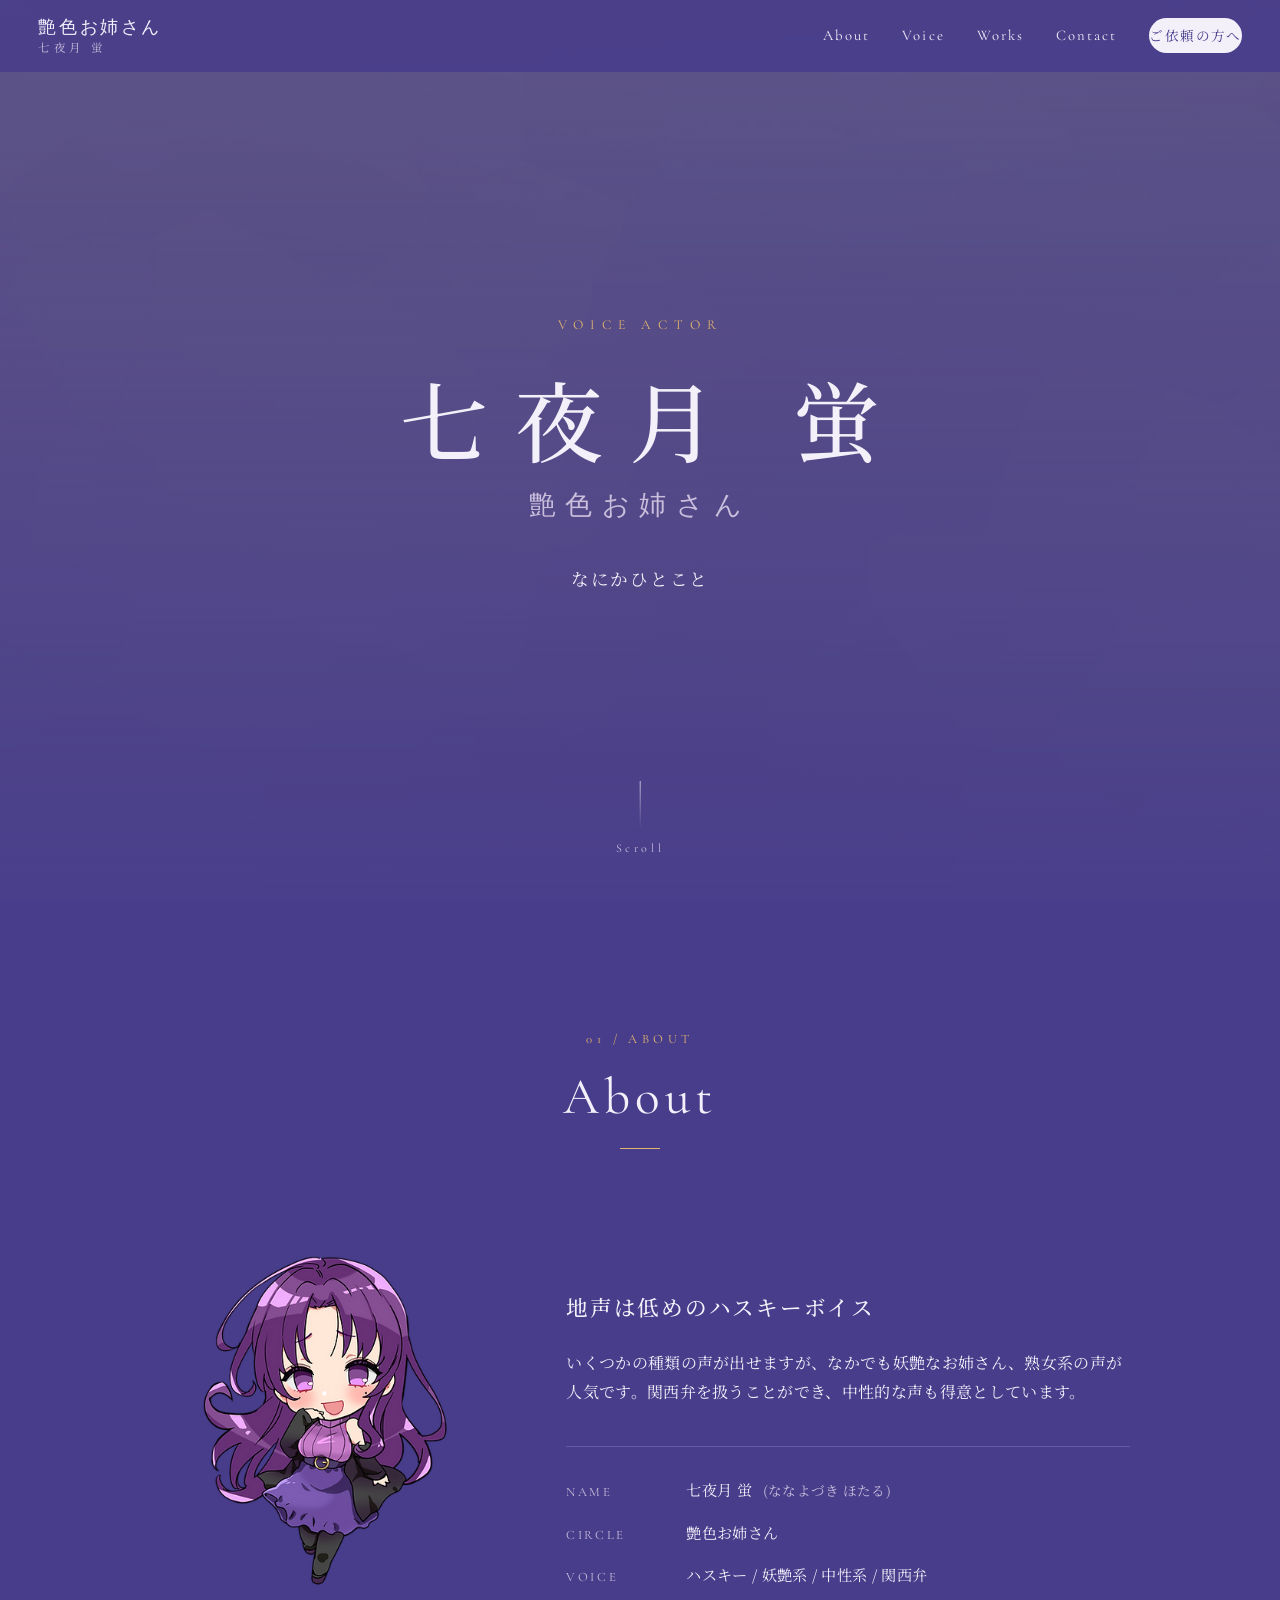
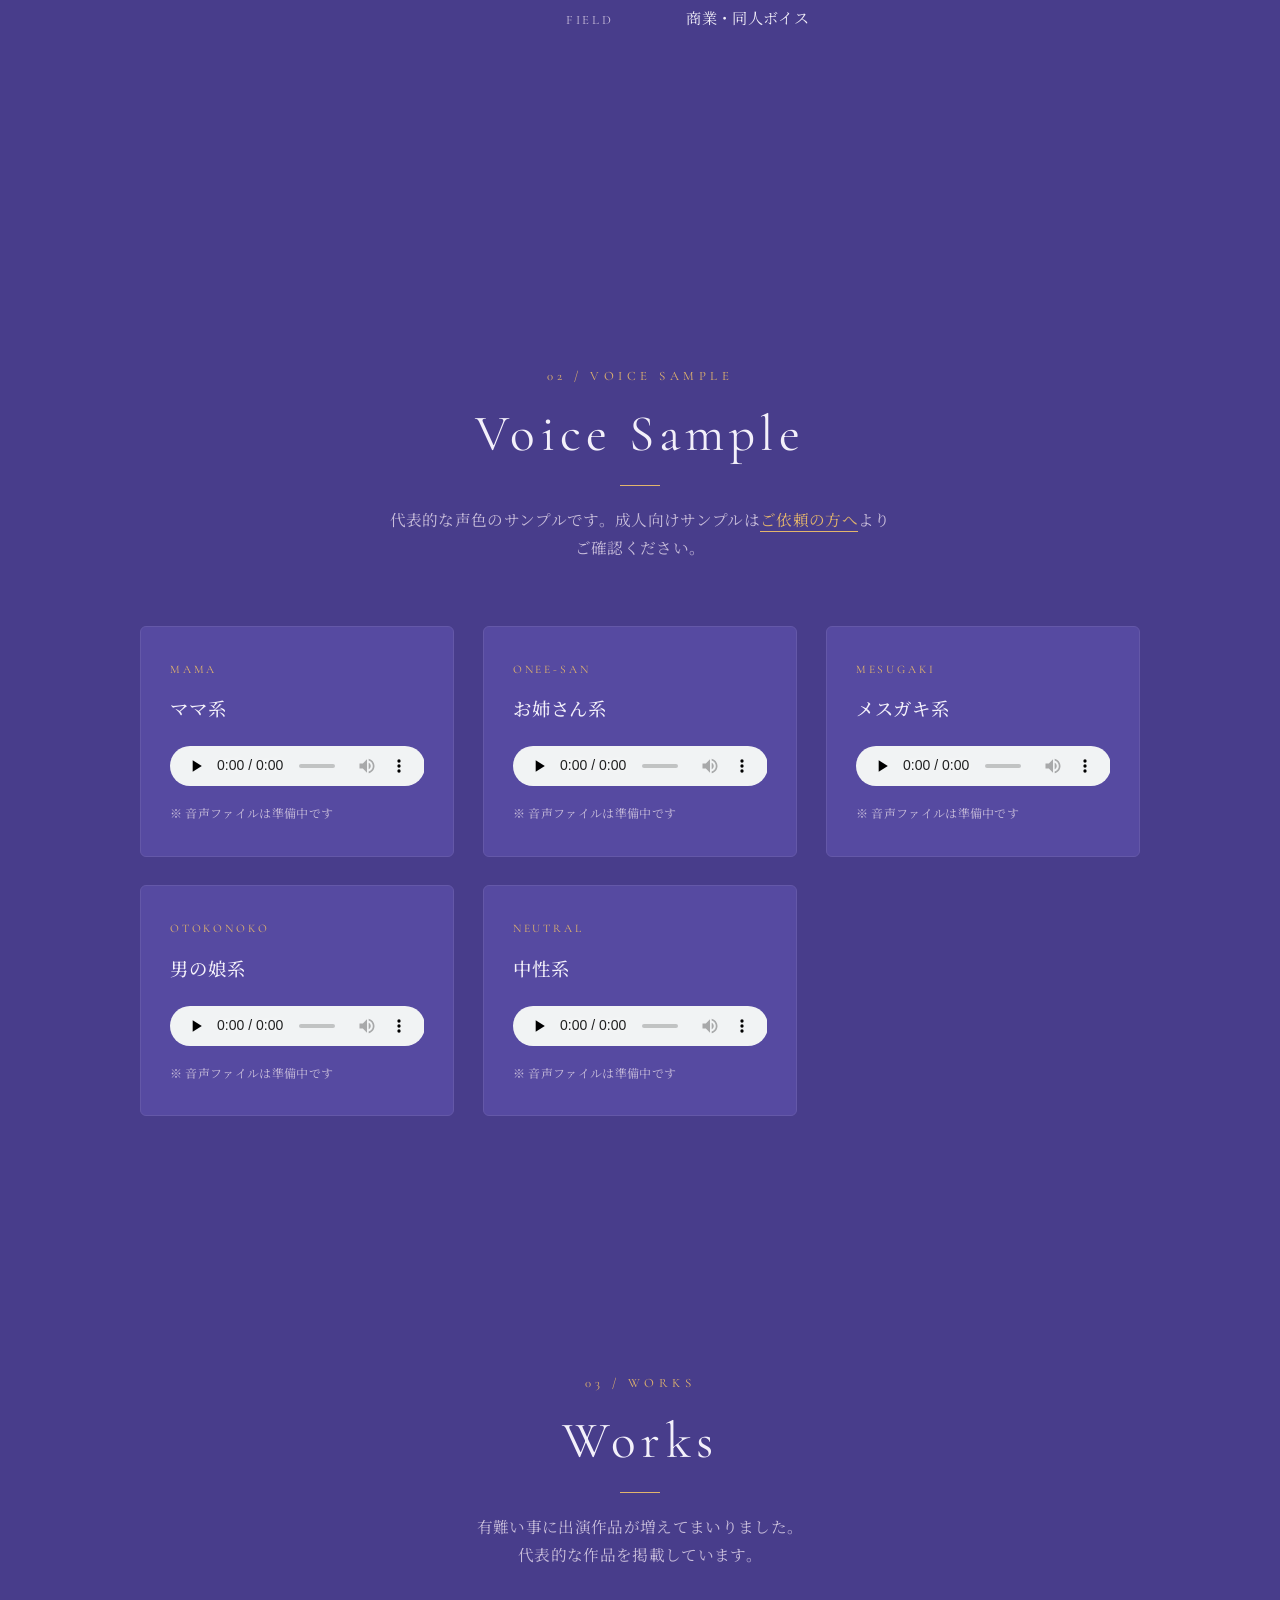
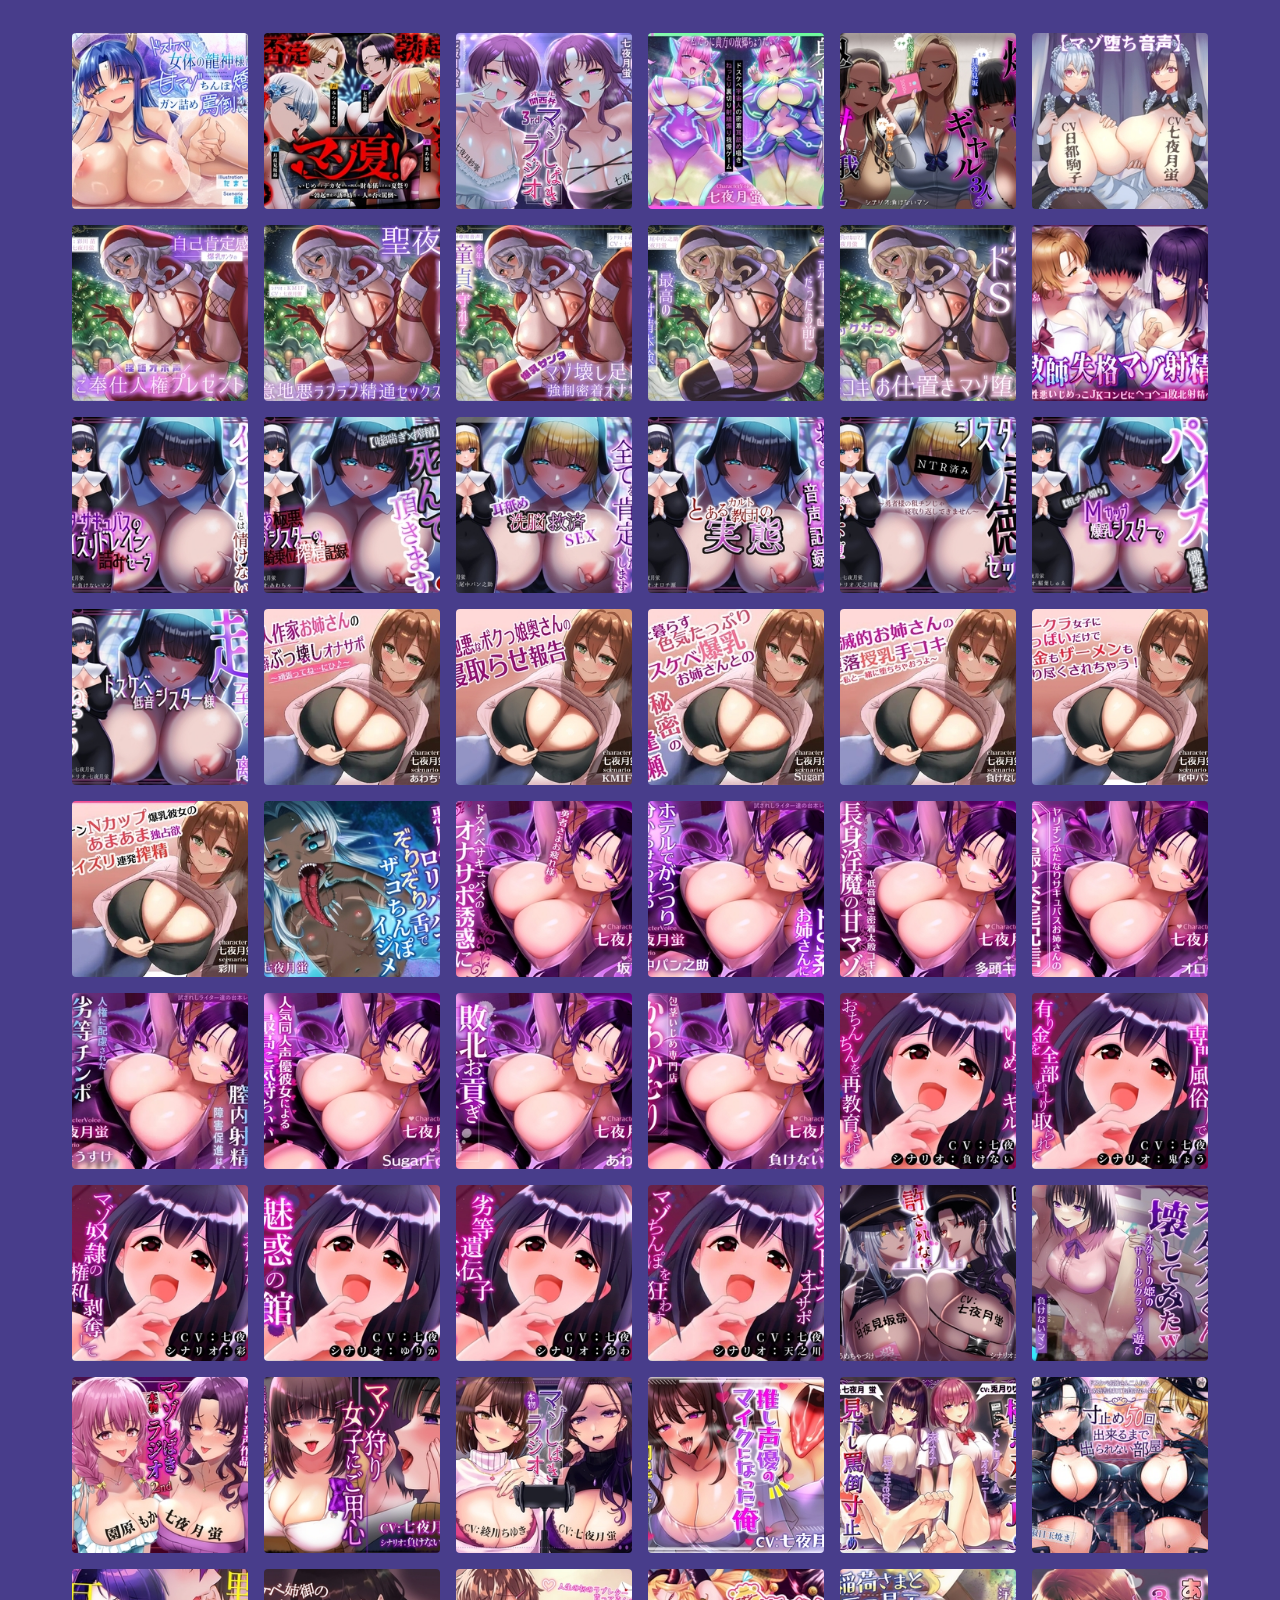
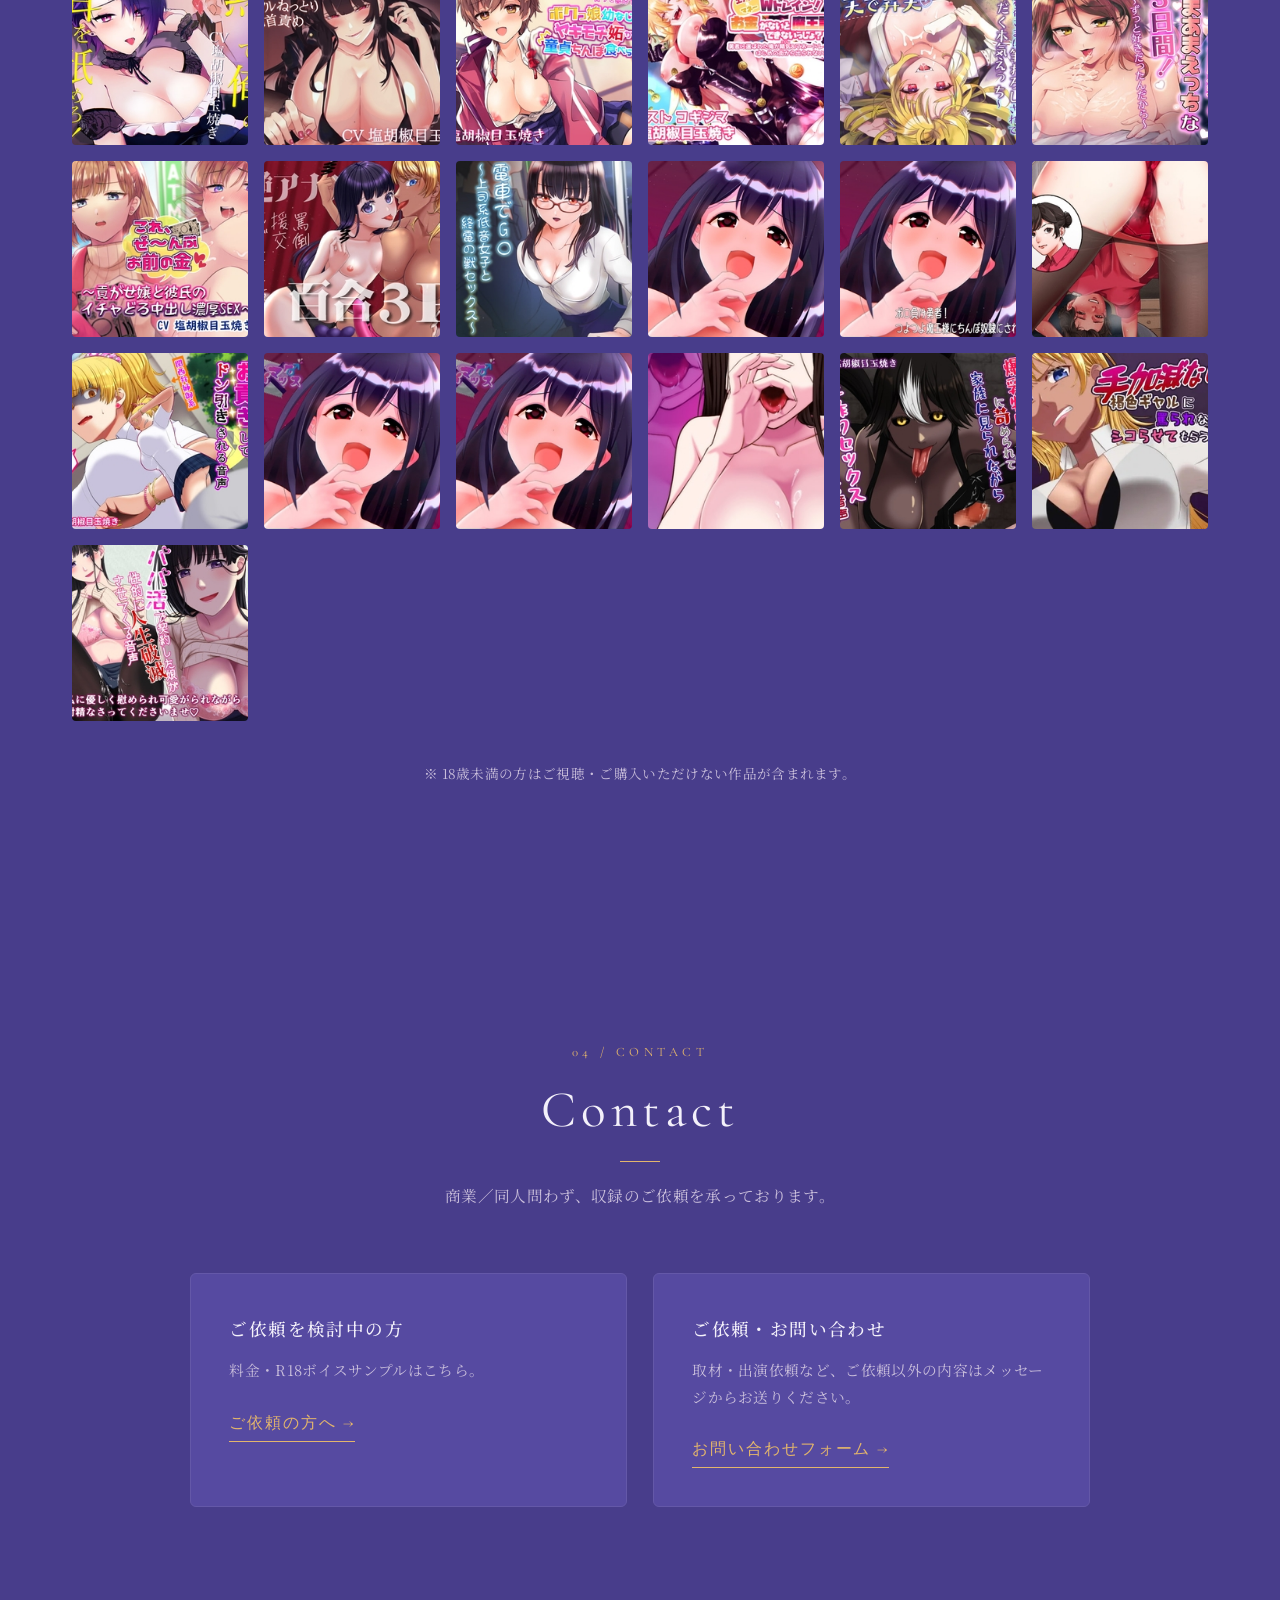
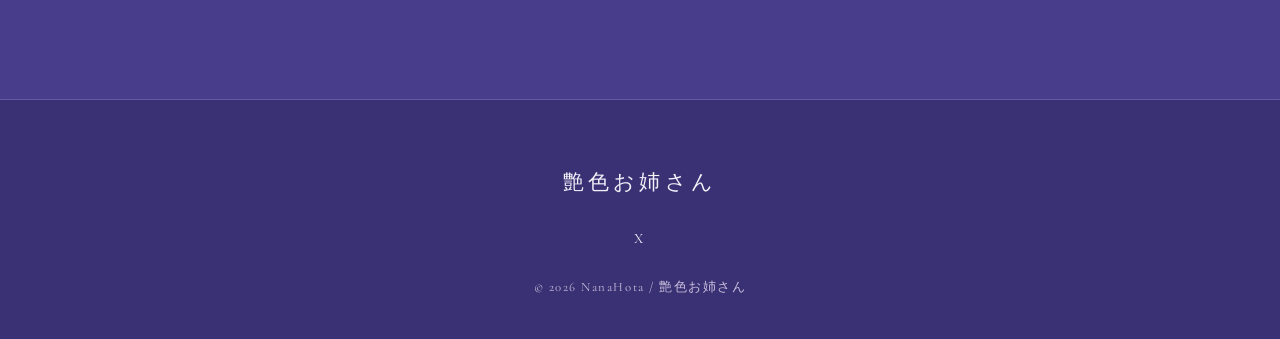
==== commit 3f435aaf: "Update index.html" ====
--- a/index.html
+++ b/index.html
@@ -55,7 +55,7 @@
           <span class="hero__name-jp">七夜月 蛍</span>
           <span class="hero__name-en">艶色お姉さん</span>
         </h1>
-        <p class="hero__tagline">自認ポメラニアン。</p>
+        <p class="hero__tagline">なにかひとこと</p>
       </div>
       <a href="#about" class="hero__scroll" aria-label="下へスクロール">
         <span></span>Scroll
--- a/styles.css
+++ b/styles.css
@@ -190,6 +190,7 @@
   width: 32px;
   height: 32px;
   position: relative;
+  z-index: 50;
 }
 .nav-toggle span {
   position: absolute;
@@ -376,13 +377,9 @@
   display: flex;
   justify-content: center;
   align-items: center;
-  aspect-ratio: 1 / 1;
-  background: var(--color-bg-alt);
-  border-radius: 50%;
-  padding: 1.5rem;
 }
 .about__visual img {
-  width: 85%;
+  width: 100%;
   height: auto;
   object-fit: contain;
 }
@@ -1020,17 +1017,18 @@
   .nav-toggle { display: block; }
   .site-nav {
     position: fixed;
-    top: var(--header-height);
+    top: 0;
     right: 0;
     left: 0;
+    z-index: 40;
     flex-direction: column;
     align-items: flex-start;
     gap: 0;
-    padding: 1.5rem 1.6rem 2.2rem;
+    padding: calc(var(--header-height) + 1.5rem) 1.6rem 2.2rem;
     background: rgba(72, 61, 139, 0.98);
     backdrop-filter: blur(12px);
     border-bottom: 1px solid var(--color-line);
-    transform: translateY(-110%);
+    transform: translateY(-100%);
     transition: transform 0.35s ease;
     font-size: 1.05rem;
   }
